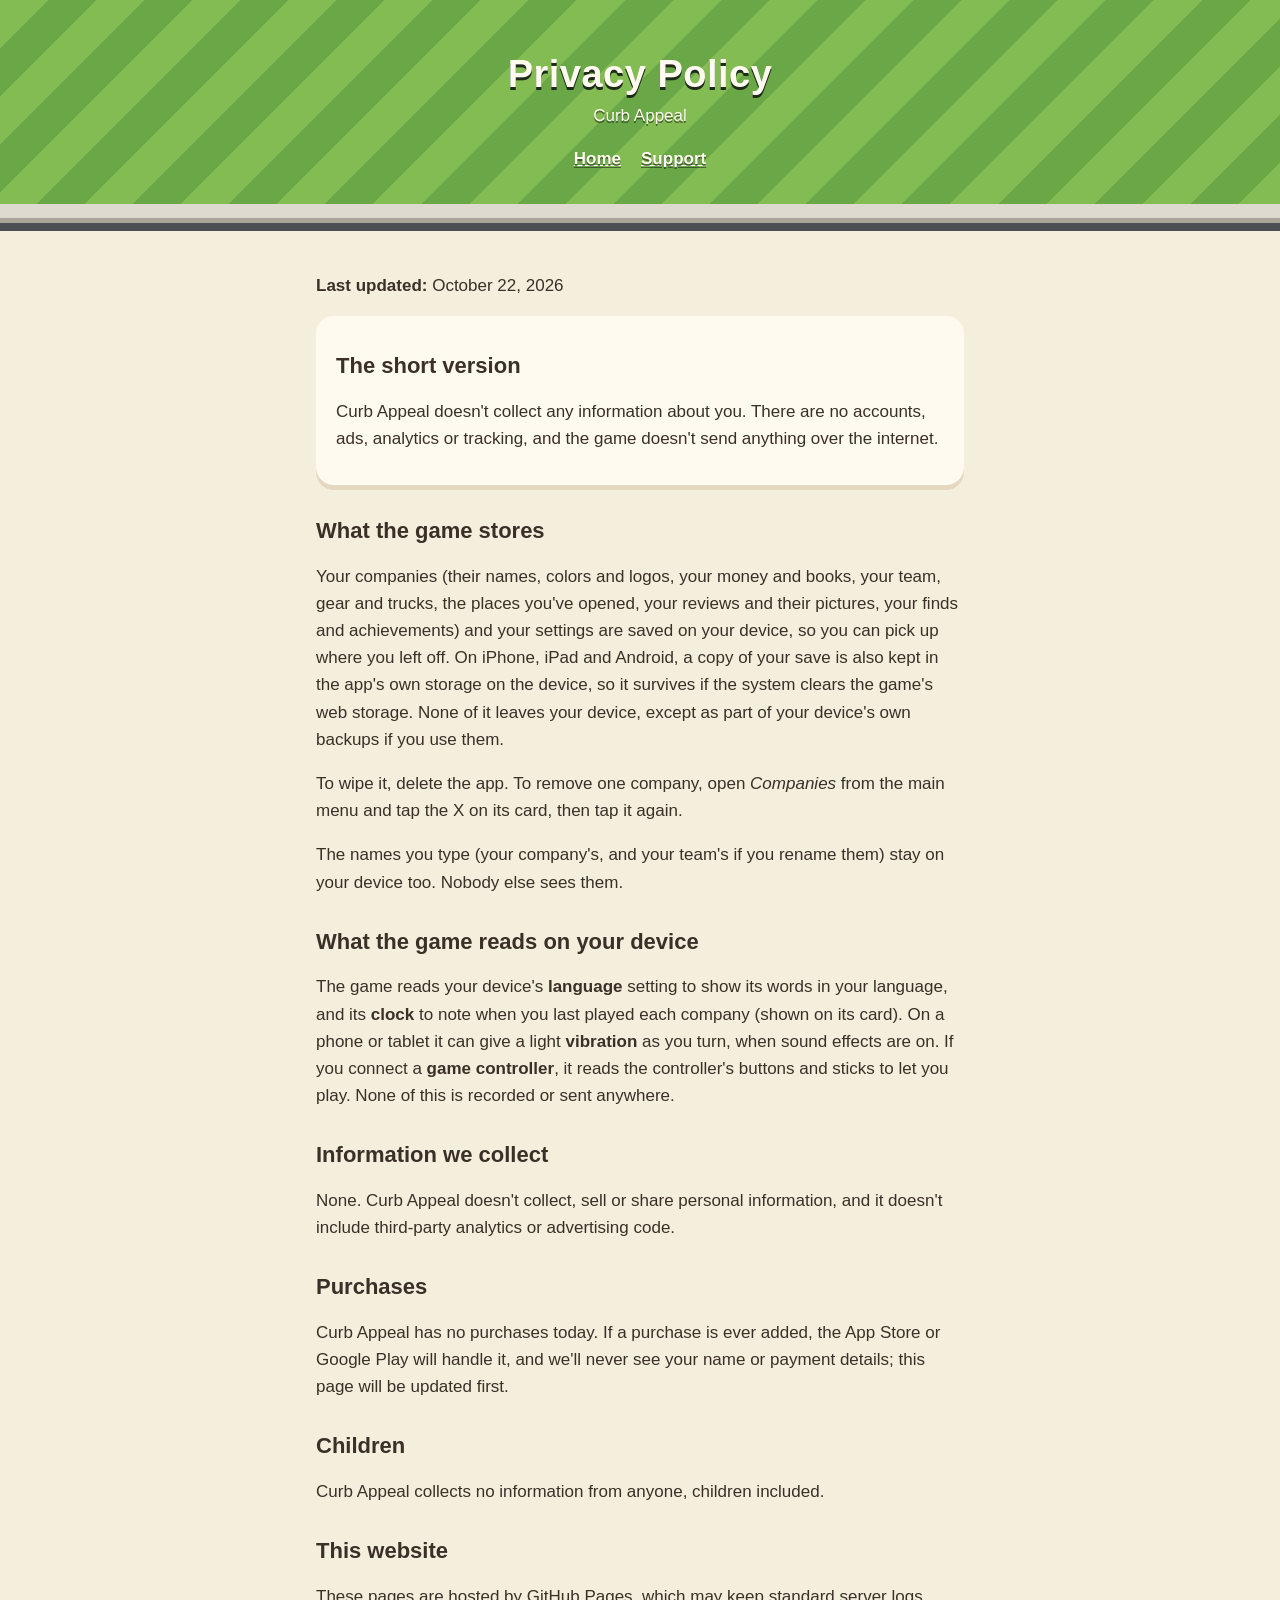
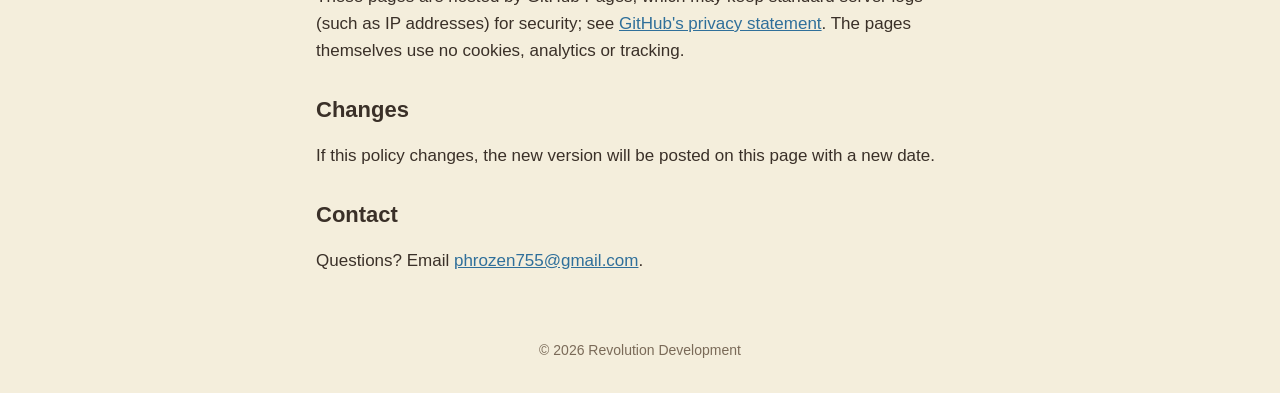
==== privacy.html @ 620667ac "Update the site" ====
<!doctype html>
<html lang="en">
<head>
  <meta charset="utf-8">
  <meta name="viewport" content="width=device-width, initial-scale=1">
  <title>Privacy Policy · Curb Appeal</title>
  <meta name="description" content="Curb Appeal's privacy policy: the game collects nothing about you.">
  <meta name="theme-color" content="#6aa746">
  <link rel="icon" href="icon.png">
  <link rel="stylesheet" href="style.css">
</head>
<body>
  <header>
    <h1>Privacy Policy</h1>
    <p>Curb Appeal</p>
    <nav><a href="index.html">Home</a><a href="support.html">Support</a></nav>
  </header>
  <main>
    <p><strong>Last updated:</strong> October 22, 2026</p>

    <div class="card">
      <h2>The short version</h2>
      <p>Curb Appeal doesn't collect any information about you. There are no accounts, ads, analytics or tracking, and the game doesn't send anything over the internet.</p>
    </div>

    <h2>What the game stores</h2>
    <p>Your companies (their names, colors and logos, your money and books, your team, gear and trucks, the places you've opened, your reviews and their pictures, your finds and achievements) and your settings are saved on your device, so you can pick up where you left off. On iPhone, iPad and Android, a copy of your save is also kept in the app's own storage on the device, so it survives if the system clears the game's web storage. None of it leaves your device, except as part of your device's own backups if you use them.</p>
    <p>To wipe it, delete the app. To remove one company, open <em>Companies</em> from the main menu and tap the X on its card, then tap it again.</p>
    <p>The names you type (your company's, and your team's if you rename them) stay on your device too. Nobody else sees them.</p>

    <h2>What the game reads on your device</h2>
    <p>The game reads your device's <strong>language</strong> setting to show its words in your language, and its <strong>clock</strong> to note when you last played each company (shown on its card). On a phone or tablet it can give a light <strong>vibration</strong> as you turn, when sound effects are on. If you connect a <strong>game controller</strong>, it reads the controller's buttons and sticks to let you play. None of this is recorded or sent anywhere.</p>

    <h2>Information we collect</h2>
    <p>None. Curb Appeal doesn't collect, sell or share personal information, and it doesn't include third-party analytics or advertising code.</p>

    <h2>Purchases</h2>
    <p>Curb Appeal has no purchases today. If a purchase is ever added, the App Store or Google Play will handle it, and we'll never see your name or payment details; this page will be updated first.</p>

    <h2>Children</h2>
    <p>Curb Appeal collects no information from anyone, children included.</p>

    <h2>This website</h2>
    <p>These pages are hosted by GitHub Pages, which may keep standard server logs (such as IP addresses) for security; see <a href="https://docs.github.com/en/site-policy/privacy-policies/github-general-privacy-statement">GitHub's privacy statement</a>. The pages themselves use no cookies, analytics or tracking.</p>

    <h2>Changes</h2>
    <p>If this policy changes, the new version will be posted on this page with a new date.</p>

    <h2>Contact</h2>
    <p>Questions? Email <a href="mailto:phrozen755@gmail.com">phrozen755@gmail.com</a>.</p>
  </main>
  <footer>© 2026 Revolution Development</footer>
</body>
</html>
---- style.css ----
/* Curb Appeal's public pages: the game's colours (cream paper, brown ink, freshly striped lawn, the
   curb and the road), readable on a phone. */
:root {
  --ink: #3a3028; --ink-soft: #7a6a58; --paper: #f4eedc; --paper-dark: #e4d8c0; --card: #fffaf0;
  --edge: #5a4a3a; --blue: #2f6f9a; --gold: #d9a520; --night: #1e2a1a;
  --stripe-a: #82bc52; --stripe-b: #6aa746; --leaf: #3f7430;
  --walk: #dedad0; --curb: #a8a498; --road: #4b4e53;
}
* { box-sizing: border-box; }
html { -webkit-text-size-adjust: 100%; }
body { margin: 0; background: var(--paper); color: var(--ink); font: 17px/1.6 -apple-system, BlinkMacSystemFont, "Segoe UI", Roboto, sans-serif; }
img { max-width: 100%; height: auto; }
a { color: var(--blue); }

/* The header: a freshly mown lawn, stripes and all, down to the sidewalk and the curb. */
header {
  background: repeating-linear-gradient(135deg, var(--stripe-a) 0 34px, var(--stripe-b) 34px 68px);
  color: #fffaf0; padding: 40px 16px 32px; text-align: center; position: relative;
  border-bottom: 14px solid var(--walk); box-shadow: 0 5px 0 var(--curb), 0 13px 0 var(--road);
  margin-bottom: 13px;
}
header .icon, header > img { width: 96px; height: 96px; border-radius: 22px; box-shadow: 0 6px 0 rgba(30, 42, 26, .35); }
header h1 { margin: 12px 0 0; font-size: 38px; line-height: 1.2; letter-spacing: .5px; text-shadow: 0 3px 0 var(--night); }
header p { margin: 4px 0 0; text-shadow: 0 2px 0 rgba(30, 42, 26, .6); }
nav { display: flex; gap: 20px; justify-content: center; flex-wrap: wrap; margin-top: 16px; }
header nav a { color: #fffaf0; font-weight: 600; text-shadow: 0 2px 0 rgba(30, 42, 26, .6); }

/* The landing page's header: the game on a screen, and when it's out. */
.hero { padding-bottom: 40px; }
.tagline { font-size: 20px; }
.screen { margin: 28px auto 0; max-width: 960px; padding: 10px; background: var(--night); border-radius: 22px; box-shadow: 0 8px 0 rgba(30, 42, 26, .45); }
.screen img { display: block; width: 100%; border-radius: 12px; }
.soon { margin-top: 20px; font-weight: 700; font-size: 16px; letter-spacing: .3px; }

main { max-width: 680px; margin: 0 auto; padding: 24px 16px 48px; }
h2 { font-size: 22px; line-height: 1.3; margin: 32px 0 8px; }
.card { background: var(--card); border-radius: 18px; padding: 4px 20px 16px; box-shadow: 0 5px 0 var(--paper-dark); margin: 16px 0; }

/* The landing page: wider than the text pages, for the pictures. */
.hero ~ main { max-width: 960px; }
.intro { max-width: 680px; margin: 8px auto 0; font-size: 19px; }
.how { display: grid; grid-template-columns: repeat(3, 1fr); gap: 16px; margin: 24px 0 8px; }
.how div { background: var(--card); border-radius: 16px; padding: 4px 18px 12px; box-shadow: 0 5px 0 var(--paper-dark); }
.how h2 { margin-top: 12px; color: var(--leaf); }
.gallery { display: grid; grid-template-columns: 1fr 1fr; gap: 16px; margin: 32px 0; }
.gallery figure { margin: 0; }
.gallery img { display: block; width: 100%; border-radius: 12px; box-shadow: 0 5px 0 var(--paper-dark); background: var(--night); }
.gallery figcaption { font-size: 14px; color: var(--ink-soft); margin-top: 8px; text-align: center; }
.gallery.one { grid-template-columns: 1fr; max-width: 720px; margin-left: auto; margin-right: auto; }
.features { max-width: 680px; margin: 0 auto; }
.features ul { padding-left: 20px; }
.features li { margin: 8px 0; }
.price { max-width: 680px; margin: 32px auto 0; }

/* The support page's questions. */
dl { margin: 0; }
dt { font-weight: 700; margin-top: 20px; }
dd { margin: 4px 0 0; }
kbd { font: 600 14px/1 ui-monospace, Menlo, monospace; background: var(--card); border: 1px solid var(--paper-dark); border-bottom-width: 3px; border-radius: 6px; padding: 2px 6px; }

footer { text-align: center; color: var(--ink-soft); font-size: 14px; padding: 0 16px 32px; }
footer nav { margin: 0 0 8px; }
footer nav a { font-weight: 600; }

@media (max-width: 640px) {
  header h1 { font-size: 32px; }
  .how, .gallery { grid-template-columns: 1fr; }
  .screen { padding: 6px; border-radius: 16px; }
  .screen img { border-radius: 10px; }
}
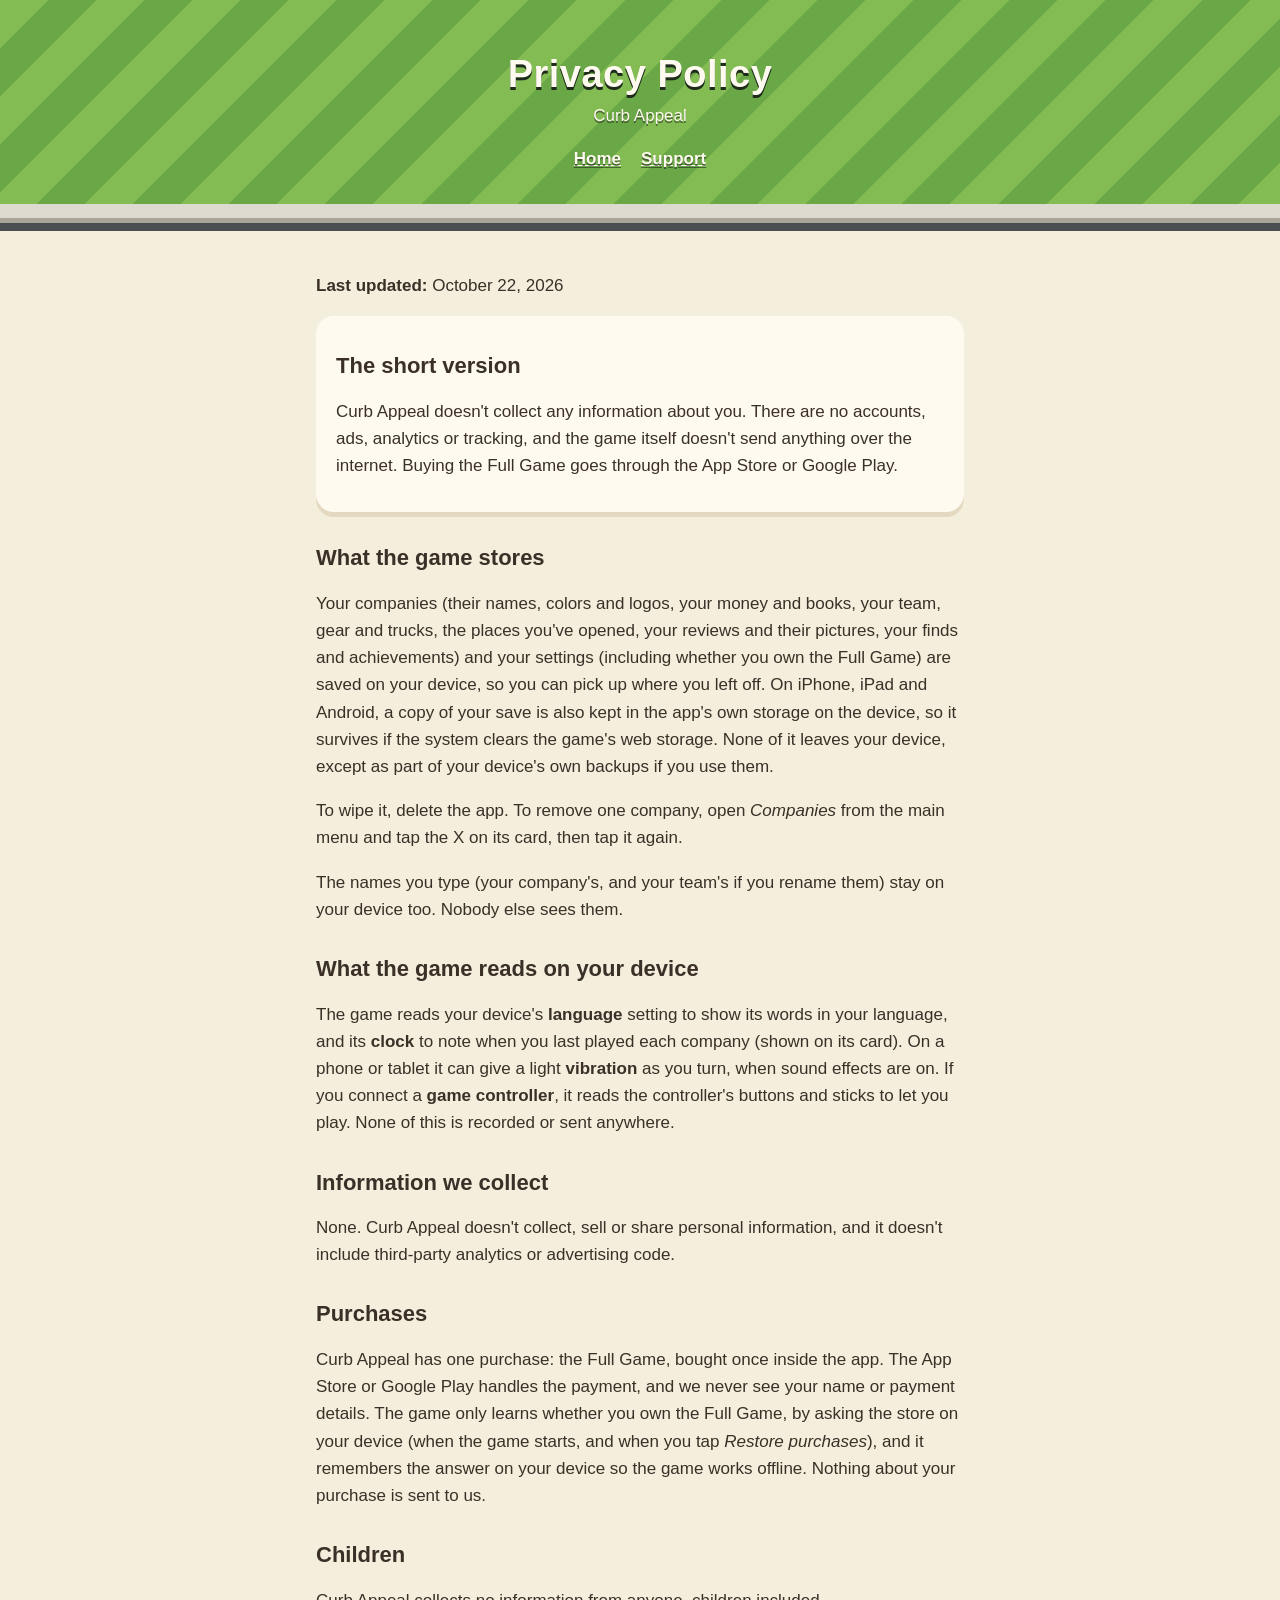
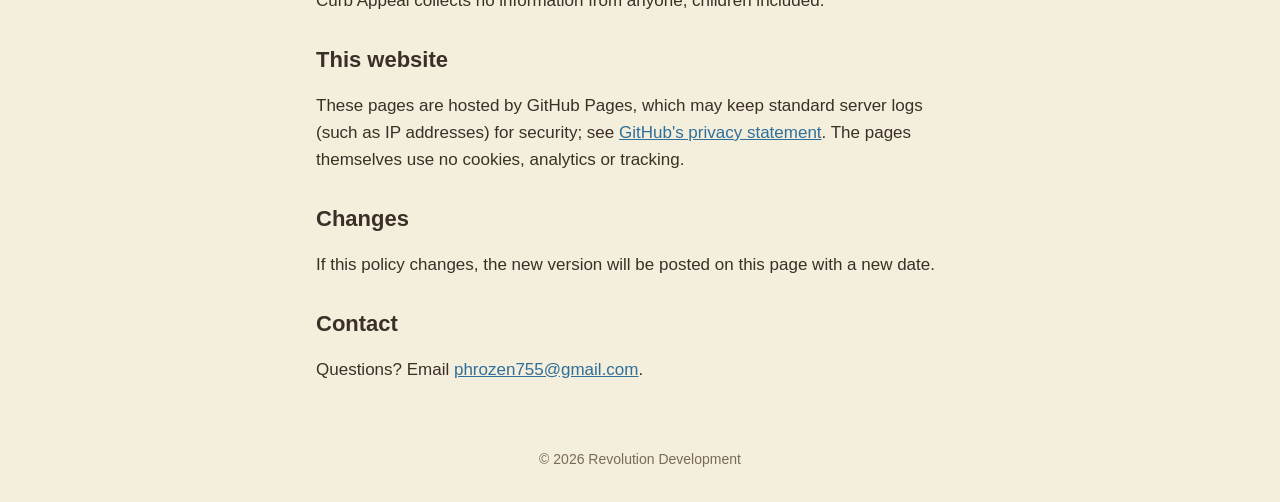
==== commit ed6be5e5: "Update the site" ====
--- a/privacy.html
+++ b/privacy.html
@@ -20,11 +20,11 @@
 
     <div class="card">
       <h2>The short version</h2>
-      <p>Curb Appeal doesn't collect any information about you. There are no accounts, ads, analytics or tracking, and the game doesn't send anything over the internet.</p>
+      <p>Curb Appeal doesn't collect any information about you. There are no accounts, ads, analytics or tracking, and the game itself doesn't send anything over the internet. Buying the Full Game goes through the App Store or Google Play.</p>
     </div>
 
     <h2>What the game stores</h2>
-    <p>Your companies (their names, colors and logos, your money and books, your team, gear and trucks, the places you've opened, your reviews and their pictures, your finds and achievements) and your settings are saved on your device, so you can pick up where you left off. On iPhone, iPad and Android, a copy of your save is also kept in the app's own storage on the device, so it survives if the system clears the game's web storage. None of it leaves your device, except as part of your device's own backups if you use them.</p>
+    <p>Your companies (their names, colors and logos, your money and books, your team, gear and trucks, the places you've opened, your reviews and their pictures, your finds and achievements) and your settings (including whether you own the Full Game) are saved on your device, so you can pick up where you left off. On iPhone, iPad and Android, a copy of your save is also kept in the app's own storage on the device, so it survives if the system clears the game's web storage. None of it leaves your device, except as part of your device's own backups if you use them.</p>
     <p>To wipe it, delete the app. To remove one company, open <em>Companies</em> from the main menu and tap the X on its card, then tap it again.</p>
     <p>The names you type (your company's, and your team's if you rename them) stay on your device too. Nobody else sees them.</p>
 
@@ -35,7 +35,7 @@
     <p>None. Curb Appeal doesn't collect, sell or share personal information, and it doesn't include third-party analytics or advertising code.</p>
 
     <h2>Purchases</h2>
-    <p>Curb Appeal has no purchases today. If a purchase is ever added, the App Store or Google Play will handle it, and we'll never see your name or payment details; this page will be updated first.</p>
+    <p>Curb Appeal has one purchase: the Full Game, bought once inside the app. The App Store or Google Play handles the payment, and we never see your name or payment details. The game only learns whether you own the Full Game, by asking the store on your device (when the game starts, and when you tap <em>Restore purchases</em>), and it remembers the answer on your device so the game works offline. Nothing about your purchase is sent to us.</p>
 
     <h2>Children</h2>
     <p>Curb Appeal collects no information from anyone, children included.</p>
